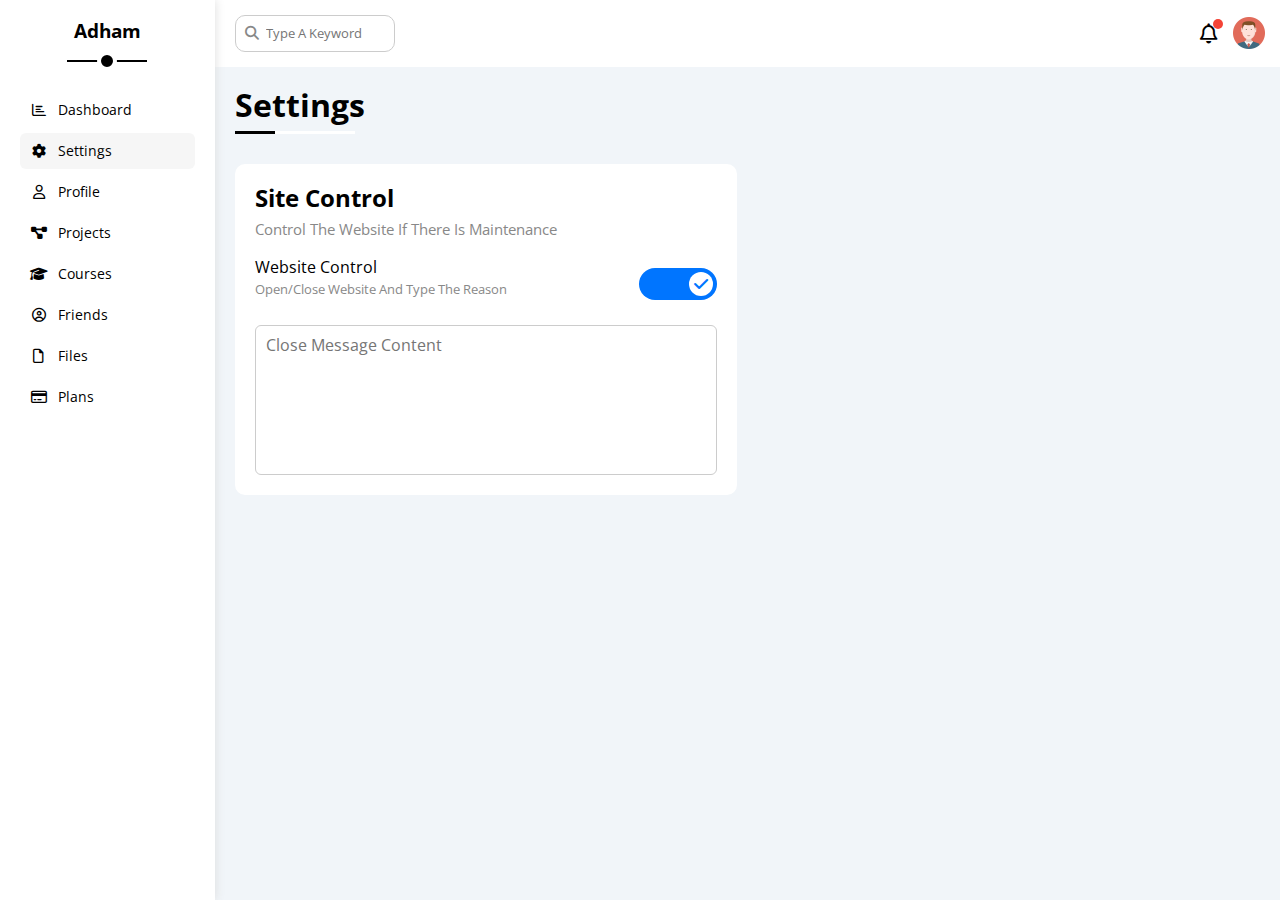
==== settings.html @ 37b82227 "Made Setting Box" ====
<!DOCTYPE html>
<html lang="en">

<head>
    <meta charset="UTF-8">
    <meta name="viewport" content="width=device-width, initial-scale=1.0">
    <title>Setting</title>
    <!-- CSS -->
    <link rel="stylesheet" href="css/normalize.css">
    <link rel="stylesheet" href="css/framework.css">
    <link rel="stylesheet" href="css/master.css">
    <!-- Google fonts -->
    <link rel="preconnect" href="https://fonts.googleapis.com" />
    <link rel="preconnect" href="https://fonts.gstatic.com" crossorigin />
    <link href="https://fonts.googleapis.com/css2?family=Open+Sans:wght@300;500&#038;display=swap" rel="stylesheet" />
    <!-- Font awesome -->
    <link rel="stylesheet" href="https://cdnjs.cloudflare.com/ajax/libs/font-awesome/6.4.0/css/all.min.css">
</head>

<body>
    <div class="page d-flex">
        <div class="sidebar bg-white p-20 p-relative">
            <h3 class="p-relative txt-c mt-0">Adham</h3>
            <ul>
                <li>
                    <a class="d-flex align-center fs-14 c-black rad-6 p-10" href="index.html">
                        <i class="fa-regular fa-chart-bar fa-fw"></i>
                        <span>Dashboard</span>
                    </a>
                </li>
                <li>
                    <a class="active d-flex align-center fs-14 c-black rad-6 p-10" href="settings.html">
                        <i class="fa-solid fa-gear fa-fw"></i>
                        <span>Settings</span>
                    </a>
                </li>
                <li>
                    <a class="d-flex align-center fs-14 c-black rad-6 p-10" href="profile.html">
                        <i class="fa-regular fa-user fa-fw"></i>
                        <span>Profile</span>
                    </a>
                </li>
                <li>
                    <a class="d-flex align-center fs-14 c-black rad-6 p-10" href="projects.html">
                        <i class="fa-solid fa-diagram-project fa-fw"></i>
                        <span>Projects</span>
                    </a>
                </li>
                <li>
                    <a class="d-flex align-center fs-14 c-black rad-6 p-10" href="courses.html">
                        <i class="fa-solid fa-graduation-cap fa-fw"></i>
                        <span>Courses</span>
                    </a>
                </li>
                <li>
                    <a class="d-flex align-center fs-14 c-black rad-6 p-10" href="friends.html">
                        <i class="fa-regular fa-circle-user fa-fw"></i>
                        <span>Friends</span>
                    </a>
                </li>
                <li>
                    <a class="d-flex align-center fs-14 c-black rad-6 p-10" href="files.html">
                        <i class="fa-regular fa-file fa-fw"></i>
                        <span>Files</span>
                    </a>
                </li>
                <li>
                    <a class="d-flex align-center fs-14 c-black rad-6 p-10" href="plans.html">
                        <i class="fa-regular fa-credit-card fa-fw"></i>
                        <span>Plans</span>
                    </a>
                </li>
            </ul>
        </div>
        <div class="content w-full">
            <!-- Start head -->
            <div class="head bg-white between-flex p-15">
                <div class="search p-relative">
                    <input class="p-10" type="search" placeholder="Type A Keyword">
                </div>
                <div class="icons d-flex align-center">
                    <span class="notification p-relative">
                        <i class="fa-regular fa-bell fa-lg"></i>
                    </span>
                    <img src="imgs/avatar.png" alt="">
                </div>
            </div>
            <!-- End head -->
            <h1 class="p-relative">Settings</h1>
            <div class="settings-page m-20 d-grid gap-20">
                <!-- Start Settings Box -->
                <div class="p-20 bg-white rad-10">
                    <h2 class="mt-0 mb-10">Site Control</h2>
                    <p class="mt-0 mb-20 c-grey fs-15">Control The Website If There Is Maintenance</p>
                    <div class="mb-15 between-flex">
                        <div>
                            <span>Website Control</span>
                            <p class="c-grey mt-5 mb-0 fs-13">Open/Close Website And Type The Reason</p>
                        </div>
                        <div>
                            <label>
                                <input class="toggle-checkbox" type="checkbox" checked />
                                <div class="toggle-switch"></div>
                            </label>
                        </div>
                    </div>
                    <textarea class="close-message p-10 rad-6 d-block w-full"
                        placeholder="Close Message Content"></textarea>
                </div>
                <!-- End Settings Box -->
            </div>
        </div>
</body>

</html>
---- css/framework.css ----
:root {
    --blue-color: #0075ff;
    --blue-alt-color: #0d69d5;
    --orange-color: #f59e0b;
    --green-color: #22c55e;
    --red-color: #f44336;
    --grey-color: #888;
}

/* Start box */
.d-flex {
    display: flex;
}

.f-wrap {
    flex-wrap: wrap;
}

.align-center {
    align-items: center;
}

.space-between {
    justify-content: space-between;
}

.d-grid {
    display: grid;
}

.gap-20 {
    gap: 20px;
}

.d-block {
    display: block;
}

@media (max-width: 767px) {
    .block-mobile {
        display: block;
    }

    .hide-mobile {
        display: none;
    }
}

/* End box */
/* Start Padding + Margin */
.p-10 {
    padding: 10px;
}

.p-15 {
    padding: 15px;
}

.p-20 {
    padding: 20px;
}

.pt-10 {
    padding-top: 10px;
}

.pt-15 {
    padding-top: 15px;
}

.pt-20 {
    padding-top: 20px;
}

.pb-10 {
    padding-bottom: 10px;
}

.pb-15 {
    padding-bottom: 15px;
}

.pb-20 {
    padding-bottom: 20px;
}

.pl-15 {
    padding-left: 15px;
}

.m-0 {
    margin: 0;
}

.m-15 {
    margin: 15px;
}

.m-20 {
    margin: 20px;
}

.mt-0 {
    margin-top: 0;
}

.mt-5 {
    margin-top: 5px;
}

.mt-10 {
    margin-top: 10px;
}

.mt-15 {
    margin-top: 15px;
}

.mt-20 {
    margin-top: 20px;
}

.mt-25 {
    margin-top: 25px;
}

.mr-10 {
    margin-right: 10px;
}

.mr-15 {
    margin-right: 15px;
}

.mb-5 {
    margin-bottom: 5px;
}

.mb-10 {
    margin-bottom: 10px;
}

.mb-15 {
    margin-bottom: 15px;
}

.mb-20 {
    margin-bottom: 20px;
}

.mb-25 {
    margin-bottom: 25px;
}

/* End Padding + Margin */
/* Start Color */
.c-black {
    color: black;
}

.c-white {
    color: white;
}

.c-grey {
    color: var(--grey-color);
}

.c-red {
    color: var(--red-color);
}

.c-green {
    color: var(--green-color);
}

.c-blue {
    color: var(--blue-color);
}

.c-orange {
    color: var(--orange-color);
}

.bg-red {
    background-color: var(--red-color);
}

.bg-green {
    background-color: var(--green-color);
}

.bg-blue {
    background-color: var(--blue-color);
}

.bg-orange {
    background-color: var(--orange-color);
}

.bg-white {
    background-color: white;
}

.bg-eee {
    background-color: #eee;
}

/* End Color */
/* Start Position */
.p-relative {
    position: relative;
}

.p-absolute {
    position: absolute;
}

/* End Position */
/* Start Font */
.txt-c {
    text-align: center;
}

.fs-13 {
    font-size: 13px;
}

.fs-14 {
    font-size: 14px;
}

.fs-15 {
    font-size: 15px;
}

.fs-25 {
    font-size: 25px;
}

.fw-bold {
    font-weight: bold;
}

@media (max-width: 767px) {
    .txt-c-mobile {
        text-align: center;
    }
}

/* End Font */
/* Start Border */
.rad-6 {
    border-radius: 6px;
}

.rad-10 {
    border-radius: 10px;
}

.rad-half {
    border-radius: 50%;
}

.b-none {
    border: none;
}

.border-ccc {
    border: 1px solid #ccc;
}

.border-eee {
    border: 1px solid #eee;
}

/* End Border */
/* Start Width + Height */
.w-full {
    width: 100%;
}

.w-100 {
    width: 100px;
}

.w-fit {
    width: fit-content;
}

.h-full {
    height: 100%;
}

.h-100 {
    height: 100px;
}

/* End Width + Height */
/* Start Components */
.center-flex {
    display: flex;
    align-items: center;
    justify-content: center;
}

.between-flex {
    display: flex;
    align-items: center;
    justify-content: space-between;
}

.btn-shape {
    padding: 4px 10px;
    border-radius: 6px;
}

/* End Components */
---- css/master.css ----
:root {
    --blue-color: #0075ff;
    --blue-alt-color: #0d69d5;
    --orange-color: #f59e0b;
    --green-color: #22c55e;
    --red-color: #f44336;
    --grey-color: #888;
}

span::after {
    border-top-color: var(--blue-color);
}

:host,
:root {
    --fa-style-family-classic: "Font Awesome 6 Free";
    --fa-font-solid: normal 900 1em/1 "Font Awesome 6 Free";
}

:host,
:root {
    --fa-style-family-brands: "Font Awesome 6 Brands";
    --fa-font-brands: normal 400 1em/1 "Font Awesome 6 Brands";
}

* {
    box-sizing: border-box;
}

body {
    font-family: "Open Sans", sans-serif;
    margin: 0;
}

*:focus {
    outline: none;
}

a {
    text-decoration: none;
}

ul {
    list-style: none;
    padding: 0;
}

::-webkit-scrollbar {
    width: 15px;
}

::-webkit-scrollbar-track {
    background-color: white;
}

::-webkit-scrollbar-thumb {
    background-color: var(--blue-color);
}

::-webkit-scrollbar-thumb:hover {
    background-color: var(--blue-alt-color);
}

.page {
    background-color: #f1f5f9;
    min-height: 100vh;
}

/* Start Sidebar */
.sidebar {
    width: 250px;
    box-shadow: 0 0 10px #ddd;
}

.sidebar>h3 {
    margin-bottom: 50px;
}

.sidebar>h3::before,
.sidebar>h3::after {
    content: "";
    background-color: black;
    transform: translateX(-50%);
    position: absolute;
    left: 50%;
}

.sidebar>h3::before {
    width: 80px;
    height: 2px;
    bottom: -20px;
}

.sidebar>h3::after {
    bottom: -29px;
    width: 12px;
    height: 12px;
    border-radius: 50%;
    border: 4px solid white;
}

.sidebar ul li a {
    transition: 0.3s;
    margin-bottom: 5px;
}

.sidebar ul li a:hover,
.sidebar ul li a.active {
    background-color: #f6f6f6;
}

.sidebar ul li a span {
    font-size: 14px;
    margin-left: 10px;
}

@media (max-width: 767px) {
    .sidebar {
        width: 58px;
        padding: 10px;
    }

    .sidebar>h3 {
        font-size: 13px;
        margin-bottom: 15px;
    }

    .sidebar>h3::before,
    .sidebar>h3::after {
        display: none;
    }

    .sidebar ul li a span {
        display: none;
    }
}

/* End Sidebar */
/* Start head */
.head .search::before {
    font-family: var(--fa-style-family-classic);
    content: "\f002";
    font-weight: 900;
    position: absolute;
    left: 15px;
    top: 50%;
    transform: translateY(-50%);
    font-size: 14px;
    color: var(--grey-color);
}

.head .search input {
    border: 1px solid #ccc;
    border-radius: 10px;
    margin-left: 5px;
    padding-left: 30px;
    width: 160px;
    font-size: 0.8rem;
    transition: width 0.3s;
}

.head .search input:focus {
    width: 200px;
}

.head .search input::placeholder {
    transition: 0.3s;
}

.head .search input:focus::placeholder {
    opacity: 0;
    transition: 0.3s;
}

.head .icons .notification::before {
    content: "";
    position: absolute;
    width: 10px;
    height: 10px;
    background-color: var(--red-color);
    border-radius: 50%;
    right: -5px;
    top: -5px;
}

.head .icons img {
    width: 32px;
    height: 32px;
    margin-left: 15px;
}

/* End head */
.page h1 {
    margin: 20px 20px 40px;
}

.page h1::before,
.page h1::after {
    content: "";
    position: absolute;
    bottom: -10px;
    left: 0;
    height: 3px;
}

.page h1::before {
    width: 7.5rem;
    background-color: white;
}

.page h1::after {
    background-color: black;
    width: 40px;
}

.wrapper {
    grid-template-columns: repeat(auto-fill, minmax(450px, 1fr));
    margin-left: 20px;
    margin-right: 20px;
    margin-bottom: 20px;
}

@media (max-width: 767px) {
    .wrapper {
        grid-template-columns: minmax(200px, 1fr);
        margin-left: 10px;
        margin-right: 10px;
        gap: 10px;
    }
}

/* Start Welcome Widget */
.welcome {
    overflow: hidden;
}

@media (max-width: 767px) {
    .welcome .intro {
        padding-bottom: 30px;
    }
}

.welcome .intro img {
    width: 200px;
    margin-bottom: -10px;
}

.welcome .avatar {
    width: 64px;
    height: 64px;
    border: 2px solid white;
    border-radius: 50%;
    padding: 2px;
    box-shadow: 0 0 5px #ddd;
    margin-left: 20px;
    margin-top: -32px;
    border-color: #ccc #ccc white;
}

@media (max-width: 767px) {
    .welcome .avatar {
        margin-left: 0;
    }
}

.welcome .body {
    border-top: 1px solid #eee;
    border-bottom: 1px solid #eee;
}

.welcome .body>div {
    flex: 1;
}

@media (max-width: 767px) {
    .welcome .body>div:not(:last-child) {
        margin-bottom: 20px;
    }
}

.welcome .visit {
    margin: 0 15px 15px auto;
    transition: 0.3s;
}

.welcome .visit:hover {
    background-color: var(--blue-alt-color);
}

/* End Welcome Widget */
/* Start Quick Draft Widget */
.quick-draft textarea {
    resize: none;
    min-height: 180px;
}

.quick-draft .save {
    margin-left: auto;
    transition: 0.3s;
    cursor: pointer;
}

.quick-draft .save:hover {
    background-color: var(--blue-alt-color);
}

/* End Quick Draft Widget */
/* Start Targets Widget  */
.targets .target-row .icon {
    width: 80px;
    height: 80px;
    margin-right: 15px;
}

.blue .icon,
.blue .progress {
    background-color: rgb(0 117 255 / 20%);
}

.orange .icon,
.orange .progress {
    background-color: rgb(245 158 11 / 20%);
}

.green .icon,
.green .progress {
    background-color: rgb(34 197 94 / 20%);
}

.targets .details {
    flex: 1;
}

.targets .details .progress {
    height: 4px;
}

.targets .details .progress>span {
    position: absolute;
    left: 0;
    top: 0;
    height: 100%;
}

.targets .details .progress>span span {
    position: absolute;
    bottom: 16px;
    right: -16px;
    color: white;
    padding: 2px 5px;
    border-radius: 6px;
    font-size: 13px;
}

.targets .details .progress>span span::after {
    content: "";
    border-color: transparent;
    border-width: 5px;
    border-style: solid;
    position: absolute;
    bottom: -10px;
    left: 50%;
    transform: translateX(-50%);
}

.targets .details .progress>.blue span::after {
    border-top-color: var(--blue-color);
}

.targets .details .progress>.orange span::after {
    border-top-color: var(--orange-color);
}

.targets .details .progress>.green span::after {
    border-top-color: var(--green-color);
}

/* End Targets Widget  */
/* Start Ticket Widget  */
.tickets .box {
    border: 1px solid #ccc;
    width: calc(50% - 10px);
}

@media (max-width: 767px) {
    .tickets .box {
        width: 100%;
    }
}

/* End Ticket Widget  */
/* Start Latest News Widget  */
.latest-news .news-row:not(:last-of-type) {
    margin-bottom: 20px;
    padding-bottom: 20px;
    border-bottom: 1px solid #eee;
}

@media (max-width: 767px) {
    .latest-news .news-row {
        display: block;
    }
}

.latest-news .news-row img {
    width: 100px;
    border-radius: 6px;
    margin-right: 15px;
}

.latest-news .info {
    flex-grow: 1;
}

.latest-news .info h3 {
    margin: 0 0 6px;
    font-size: 16px;
}

@media (max-width: 767px) {
    .latest-news .news-row .label {
        margin: 10px auto;
        width: fit-content;
    }
}

/* End Latest News Widget  */
/* Start Tasks Widget */
.tasks .task-row:not(:last-of-type) {
    margin-bottom: 15px;
    padding-bottom: 15px;
    border-bottom: 1px solid #eee;
}

.tasks .done {
    opacity: 0.3;
}

.tasks .info {
    flex-grow: 1;
}

.tasks .done h3,
.tasks .done p {
    text-decoration: line-through;
}

.tasks .delete {
    cursor: pointer;
    transition: 0.3s;
}

.tasks .delete:hover {
    color: var(--red-color);
}

/* End Tasks Widget */
/* Start Latest Uploads Widget */

.latest-uploads ul li:not(:last-child) {
    border-bottom: 1px solid #eee;
}

.latest-uploads ul li img {
    width: 40px;
    height: 40px;
}

/* End Latest Uploads Widget */
/* Start Last Project Progress Widget */
.last-project ul::before {
    content: "";
    position: absolute;
    left: 11px;
    width: 2px;
    height: 100%;
    background-color: var(--blue-color);
}

.last-project ul li::before {
    content: "";
    width: 20px;
    min-width: 20px;
    height: 20px;
    display: block;
    border-radius: 50%;
    background-color: white;
    border: 2px solid white;
    outline: 2px solid var(--blue-color);
    margin-right: 15px;
    z-index: 1;
}

.last-project ul .done::before {
    background-color: var(--blue-color);
}

.last-project ul li.current::before {
    animation: change-color 0.8s infinite alternate;
}

@keyframes change-color {
    0% {
        background-color: white;
    }

    100% {
        background-color: var(--blue-color);
    }
}

.last-project .launch-icon {
    position: absolute;
    width: 160px;
    right: 0;
    bottom: 0;
    opacity: 0.1;
}

/* End Last Project Progress Widget */
/* Start Reminders Widget */
.reminders ul li .key {
    width: 15px;
    height: 15px;
    min-width: 15px;
}

.reminders ul li>.blue {
    border-left: 2px solid var(--blue-color);
}

.reminders ul li>.green {
    border-left: 2px solid var(--green-color);
}

.reminders ul li>.orange {
    border-left: 2px solid var(--orange-color);
}

.reminders ul li>.red {
    border-left: 2px solid var(--red-color);
}

/* End Reminders Widget   */
/* Start Latest Post Widget */
.latest-post .avatar {
    width: 48px;
    height: 48px;
}

.latest-post .post-content {
    text-transform: capitalize;
    line-height: 1.8;
    border-top: 1px solid #eee;
    border-bottom: 1px solid #eee;
    min-height: 140px;
}

/* End Latest Post Widget   */
/* Start Social Media Stats Widget */
.social-media .box {
    padding-left: 70px;
}

.social-media .twitter {
    background-color: rgb(29 161 242 / 20%);
    color: #1da1f2;
}

.social-media .facebook {
    background-color: rgb(24 119 242 / 20%);
    color: #1da1f2;
}

.social-media .youtube {
    background-color: rgb(255 0 0 / 20%);
    color: #ff0000;
}

.social-media .linkedin {
    background-color: rgb(0 119 181 / 20%);
    color: #0077b5;
}

.social-media .box i {
    position: absolute;
    left: 0;
    top: 0;
    width: 52px;
    transition: 0.3s;
    display: flex;
    align-items: center;
    justify-content: center;
}

.social-media .twitter i,
.social-media .twitter a {
    background-color: #1da1f2;
}

.social-media .facebook i,
.social-media .facebook a {
    background-color: #1877f2;
}

.social-media .youtube i,
.social-media .youtube a {
    background-color: #ff0000;
}

.social-media .linkedin i,
.social-media .linkedin a {
    background-color: #0077b5;
}

/* End Social Media Stats Widget */
/* Start Projects Table */
.projects .responsive-table {
    overflow-x: auto;
}

.projects table {
    min-width: 1000px;
    border-spacing: 0;
}

.projects table td {
    padding: 15px;
}

.projects thead td {
    background-color: #eee;
    font-weight: bold;
}

.projects tbody td {
    border-bottom: 1px solid #eee;
    border-left: 1px solid #eee;
    transition: 0.3s;
}

.projects table img {
    width: 32px;
    height: 32px;
    border-radius: 50%;
    padding: 2px;
    background-color: white;
}

.projects table img:not(:first-child) {
    margin-left: -20px;
}

/* End Projects Table */
/* Start Settings Box */
.settings-page {
    grid-template-columns: repeat(auto-fill, minmax(500px, 1fr));
}

@media (max-width: 767px) {
    .settings-page {
        grid-template-columns: minmax(100px, 1fr);
        margin-left: 10px;
        margin-right: 10px;
        gap: 10px;
    }
}

.settings-page .close-message {
    border: 1px solid #ccc;
    resize: none;
    min-height: 150px;
}

.toggle-checkbox {
    -webkit-appearance: none;
    appearance: none;
    display: none;
}

.toggle-switch {
    background-color: #ccc;
    width: 78px;
    height: 32px;
    border-radius: 16px;
    position: relative;
    transition: 0.3s;
    cursor: pointer;
}

.toggle-switch::before {
    font-family: var(--fa-style-family-classic);
    content: "\f00d";
    font-weight: 900;
    background-color: white;
    width: 24px;
    height: 24px;
    position: absolute;
    border-radius: 50%;
    top: 4px;
    left: 4px;
    display: flex;
    justify-content: center;
    align-items: center;
    color: #aaa;
    transition: 0.3s;
}

.toggle-checkbox:checked+.toggle-switch {
    background-color: var(--blue-color);
}

.toggle-checkbox:checked+.toggle-switch::before {
    content: "\f00c";
    left: 50px;
    color: var(--blue-color);
}

.settings-page :disabled {
    cursor: no-drop;
    background-color: #f0f4f8;
    color: #bbb;
}

/* End Settings Box */
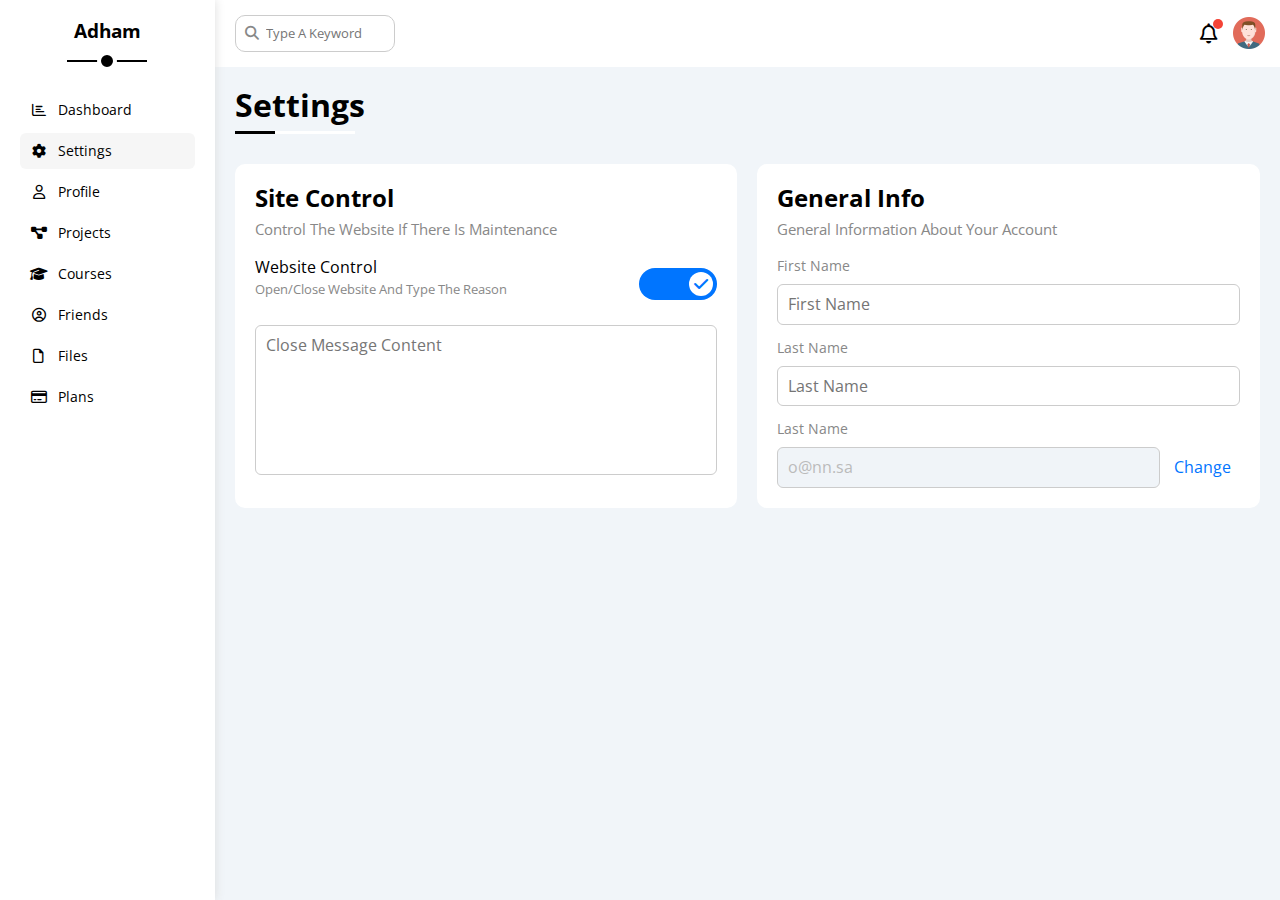
==== commit 5d24e225: "made another badge" ====
--- a/settings.html
+++ b/settings.html
@@ -108,6 +108,28 @@
                         placeholder="Close Message Content"></textarea>
                 </div>
                 <!-- End Settings Box -->
+                <!-- Start General Info -->
+                <div class="p-20 bg-white rad-10">
+                    <h2 class="mt-0 mb-10">General Info</h2>
+                    <p class="mt-0 mb-20 c-grey fs-15">General Information About Your Account</p>
+                    <div class="mb-15">
+                        <label class="fs-14 c-grey d-block mb-10" for="fName">First Name</label>
+                        <input class="b-none border-ccc p-10 rad-6 d-block w-full" type="text" id="fName"
+                            placeholder="First Name">
+                    </div>
+                    <div class="mb-15">
+                        <label class="fs-14 c-grey d-block mb-10" for="lName">Last Name</label>
+                        <input class="b-none border-ccc p-10 rad-6 d-block w-full" type="text" id="lName"
+                            placeholder="Last Name">
+                    </div>
+                    <div>
+                        <label class="fs-14 c-grey d-block mb-10" for="email">Last Name</label>
+                        <input class="email b-none border-ccc p-10 rad-6 w-full mr-10" id="email" type="email"
+                            value="o@nn.sa" disabled>
+                        <a class="c-blue" href="#">Change</a>
+                    </div>
+                </div>
+                <!-- End General Info -->
             </div>
         </div>
 </body>
--- a/css/master.css
+++ b/css/master.css
@@ -722,4 +722,17 @@
     color: #bbb;
 }
 
-/* End Settings Box */+/* End Settings Box */
+/* Start General Info */
+.settings-page :disabled {
+    cursor: no-drop;
+    background-color: #f0f4f8;
+    color: #bbb;
+}
+
+.settings-page .email {
+    display: inline-flex;
+    width: calc(100% - 80px);
+}
+
+/* End General Info */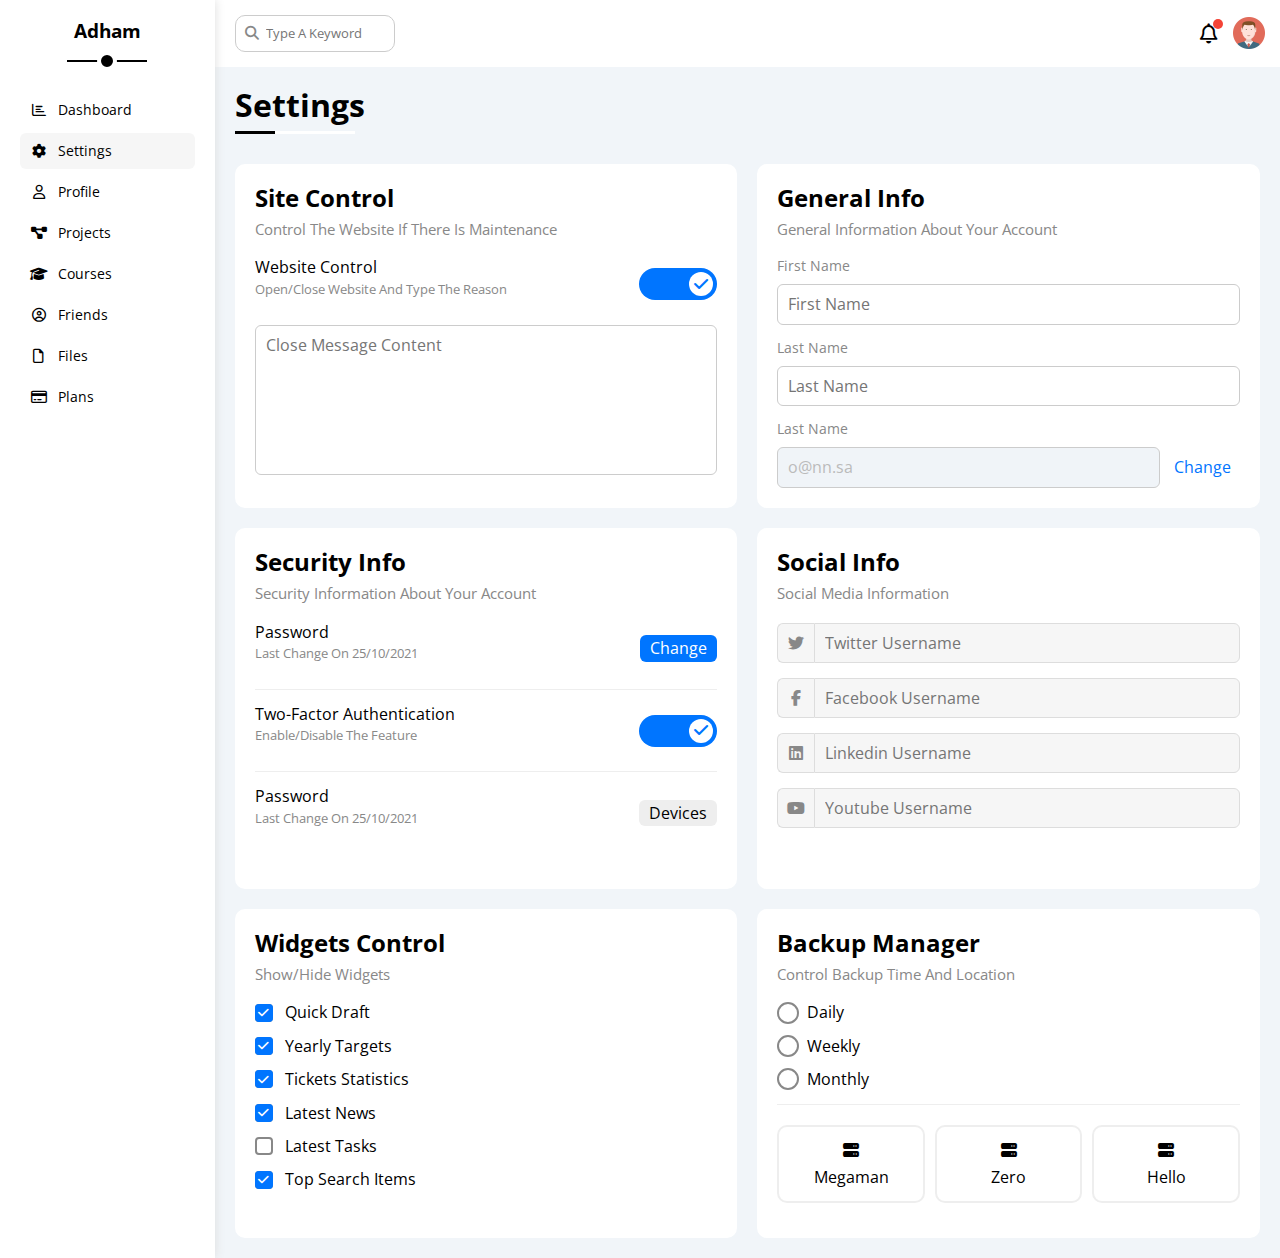
==== commit 4b37be08: "finish setting page" ====
--- a/settings.html
+++ b/settings.html
@@ -130,6 +130,135 @@
                     </div>
                 </div>
                 <!-- End General Info -->
+                <!-- Start Security Info -->
+                <div class="p-20 bg-white rad-10">
+                    <h2 class="mt-0 mb-10">Security Info</h2>
+                    <p class="mt-0 mb-20 c-grey fs-15">Security Information About Your Account</p>
+                    <div class="sec-box mb-15 between-flex">
+                        <div>
+                            <span>Password</span>
+                            <p class="c-grey fs-13 mt-5 mb-0">Last Change On 25/10/2021</p>
+                        </div>
+                        <a class="button btn-shape c-white bg-blue" href="#">
+                            Change
+                        </a>
+                    </div>
+                    <div class="sec-box mb-15 between-flex">
+                        <div>
+                            <span>Two-Factor Authentication</span>
+                            <p class="c-grey fs-13 mt-5 mb-0">Enable/Disable The Feature</p>
+                        </div>
+                        <div>
+                            <label>
+                                <input class="toggle-checkbox" type="checkbox" checked />
+                                <div class="toggle-switch"></div>
+                            </label>
+                        </div>
+                    </div>
+                    <div class="sec-box mb-15 between-flex">
+                        <div>
+                            <span>Password</span>
+                            <p class="c-grey fs-13 mt-5 mb-0">Last Change On 25/10/2021</p>
+                        </div>
+                        <a class="btn-shape bg-eee c-black" href="#">
+                            Devices
+                        </a>
+                    </div>
+                </div>
+                <!-- End Security Info -->
+                <!-- Start Social Info -->
+                <div class="social-boxes p-20 bg-white rad-10">
+                    <h2 class="mt-0 mb-10">Social Info</h2>
+                    <p class="mt-0 mb-20 c-grey fs-15">Social Media Information</p>
+                    <div class="d-flex align-center mb-15">
+                        <i class="fa-brands fa-twitter center-flex c-grey"></i>
+                        <input class="w-full" type="text" placeholder="Twitter Username">
+                    </div>
+                    <div class="d-flex align-center mb-15">
+                        <i class="fa-brands fa-facebook-f center-flex c-grey"></i>
+                        <input class="w-full" type="text" placeholder="Facebook Username">
+                    </div>
+                    <div class="d-flex align-center mb-15">
+                        <i class="fa-brands fa-linkedin center-flex c-grey"></i>
+                        <input class="w-full" type="text" placeholder="Linkedin Username">
+                    </div>
+                    <div class="d-flex align-center mb-15">
+                        <i class="fa-brands fa-youtube center-flex c-grey"></i>
+                        <input class="w-full" type="text" placeholder="Youtube Username">
+                    </div>
+                </div>
+                <!-- End Social Info -->
+                <!-- Start Widgets Control -->
+                <div class="widgets-control p-20 bg-white rad-10">
+                    <h2 class="mt-0 mb-10">Widgets Control</h2>
+                    <p class="mt-0 mb-20 c-grey fs-15">Show/Hide Widgets</p>
+                    <div class="controls d-flex align-center mb-15">
+                        <input type="checkbox" id="one" checked>
+                        <label for="one">Quick Draft</label>
+                    </div>
+                    <div class="controls d-flex align-center mb-15">
+                        <input type="checkbox" id="two" checked>
+                        <label for="two">Yearly Targets</label>
+                    </div>
+                    <div class="controls d-flex align-center mb-15">
+                        <input type="checkbox" id="three" checked>
+                        <label for="three">Tickets Statistics</label>
+                    </div>
+                    <div class="controls d-flex align-center mb-15">
+                        <input type="checkbox" id="four" checked>
+                        <label for="four">Latest News</label>
+                    </div>
+                    <div class="controls d-flex align-center mb-15">
+                        <input type="checkbox" id="five">
+                        <label for="five">Latest Tasks</label>
+                    </div>
+                    <div class="controls d-flex align-center mb-15">
+                        <input type="checkbox" id="six" checked>
+                        <label for="six">Top Search Items</label>
+                    </div>
+                </div>
+                <!-- End Widgets Control -->
+                <!-- Start Settings Box -->
+                <div class="backup-control p-20 bg-white rad-10">
+                    <h2 class="mt-0 mb-10">Backup Manager</h2>
+                    <p class="mt-0 mb-20 c-grey fs-15">Control Backup Time And Location</p>
+                    <div class="date d-flex align-center mb-15">
+                        <input type="radio" id="daily" name="time">
+                        <label for="daily">Daily</label>
+                    </div>
+                    <div class="date d-flex align-center mb-15">
+                        <input type="radio" id="weekly" name="time">
+                        <label for="weekly">Weekly</label>
+                    </div>
+                    <div class="date d-flex align-center mb-15">
+                        <input type="radio" id="monthly" name="time">
+                        <label for="monthly">Monthly</label>
+                    </div>
+                    <div class="servers d-flex align-center txt-c">
+                        <input type="radio" name="servers" id="server-one">
+                        <div class="server mb-15 rad-10 w-full mr-10">
+                            <label class="d-block m-15" for="server-one">
+                                <i class="fa-solid fa-server d-block mb-10"></i>
+                                Megaman
+                            </label>
+                        </div>
+                        <input type="radio" name="servers" id="server-two">
+                        <div class="server mb-15 rad-10 w-full mr-10">
+                            <label class="d-block m-15" for="server-two">
+                                <i class="fa-solid fa-server d-block mb-10"></i>
+                                Zero
+                            </label>
+                        </div>
+                        <input type="radio" name="servers" id="server-three">
+                        <div class="server mb-15 rad-10 w-full">
+                            <label class="d-block m-15" for="server-three">
+                                <i class="fa-solid fa-server d-block mb-10"></i>
+                                Hello
+                            </label>
+                        </div>
+                    </div>
+                </div>
+                <!-- End Settings Box -->
             </div>
         </div>
 </body>
--- a/css/master.css
+++ b/css/master.css
@@ -735,4 +735,168 @@
     width: calc(100% - 80px);
 }
 
-/* End General Info */+/* End General Info */
+/* Start Security Info  */
+.settings-page .sec-box:not(:last-of-type) {
+    border-bottom: 1px solid #eee;
+}
+
+.settings-page .sec-box {
+    padding-bottom: 15px;
+}
+
+.settings-page .sec-box .button {
+    transition: 0.3s;
+}
+
+.settings-page .sec-box .button:hover {
+    background-color: var(--blue-alt-color);
+    cursor: pointer;
+}
+
+/* End Security Info */
+/* Start Social Info */
+.settings-page .social-boxes i {
+    width: 40px;
+    height: 40px;
+    background-color: #f6f6f6;
+    border: 1px solid #ddd;
+    border-right: none;
+    border-radius: 6px 0 0 6px;
+    transition: 0.3s;
+    display: flex;
+    align-items: center;
+    justify-content: center;
+}
+
+.settings-page .social-boxes input {
+    height: 40px;
+    background-color: #f6f6f6;
+    border: 1px solid #ddd;
+    padding-left: 10px;
+    border-radius: 0 6px 6px 0;
+}
+
+.settings-page .social-boxes>div:focus-within i {
+    color: black;
+}
+
+/* End Social Info */
+/* Start Widgets Control */
+.widgets-control .controls input[type="checkbox"] {
+    -webkit-appearance: none;
+    appearance: none;
+}
+
+.widgets-control .controls label {
+    padding-left: 30px;
+    cursor: pointer;
+    position: relative;
+}
+
+.widgets-control .controls label::before,
+.widgets-control .controls label::after {
+    position: absolute;
+    left: 0;
+    top: 50%;
+    margin-top: -9px;
+    border-radius: 4px;
+}
+
+.widgets-control .controls label::before {
+    content: "";
+    width: 14px;
+    height: 14px;
+    border: 2px solid var(--grey-color);
+}
+
+.widgets-control .controls label::after {
+    font-family: var(--fa-style-family-classic);
+    content: "\f00c";
+    font-weight: 900;
+    background-color: var(--blue-color);
+    color: white;
+    font-size: 12px;
+    width: 18px;
+    height: 18px;
+    display: flex;
+    align-items: center;
+    justify-content: center;
+    transform: scale(0) rotate(360deg);
+    transition: 0.3s;
+}
+
+.widgets-control .controls input[type="checkbox"]:checked+label::after {
+    transform: scale(1);
+}
+
+/* End Widgets Control */
+/* Start Settings Box */
+.backup-control input[type="radio"] {
+    -webkit-appearance: none;
+    appearance: none;
+}
+
+.backup-control .date label {
+    padding-left: 30px;
+    cursor: pointer;
+    position: relative;
+}
+
+.backup-control .date input[type="radio"]:checked+label::before {
+    border-color: var(--blue-color);
+}
+
+.backup-control .date input[type="radio"]:checked+label::after {
+    transform: scale(1);
+}
+
+.backup-control .date label::before {
+    content: "";
+    position: absolute;
+    top: 50%;
+    left: 0;
+    margin-top: -11px;
+    width: 18px;
+    height: 18px;
+    border: 2px solid var(--grey-color);
+    border-radius: 50%;
+}
+
+.backup-control .date label::after {
+    content: "";
+    position: absolute;
+    left: 5px;
+    top: 2.9px;
+    width: 12px;
+    height: 12px;
+    background: var(--blue-color);
+    border-radius: 50%;
+    transition: 0.3s;
+    transform: scale(0);
+}
+
+.backup-control .servers {
+    border-top: 1px solid #eee;
+    padding-top: 20px;
+}
+
+.backup-control .servers .server {
+    border: 2px solid #eee;
+    position: relative;
+}
+
+.backup-control .servers .server label {
+    cursor: pointer;
+}
+
+.backup-control .servers .server i {
+    display: block;
+}
+
+.backup-control .servers input[type="radio"]:checked+.server {
+    border-color: var(--blue-color);
+    color: var(--blue-color);
+}
+
+/* End Settings Box */